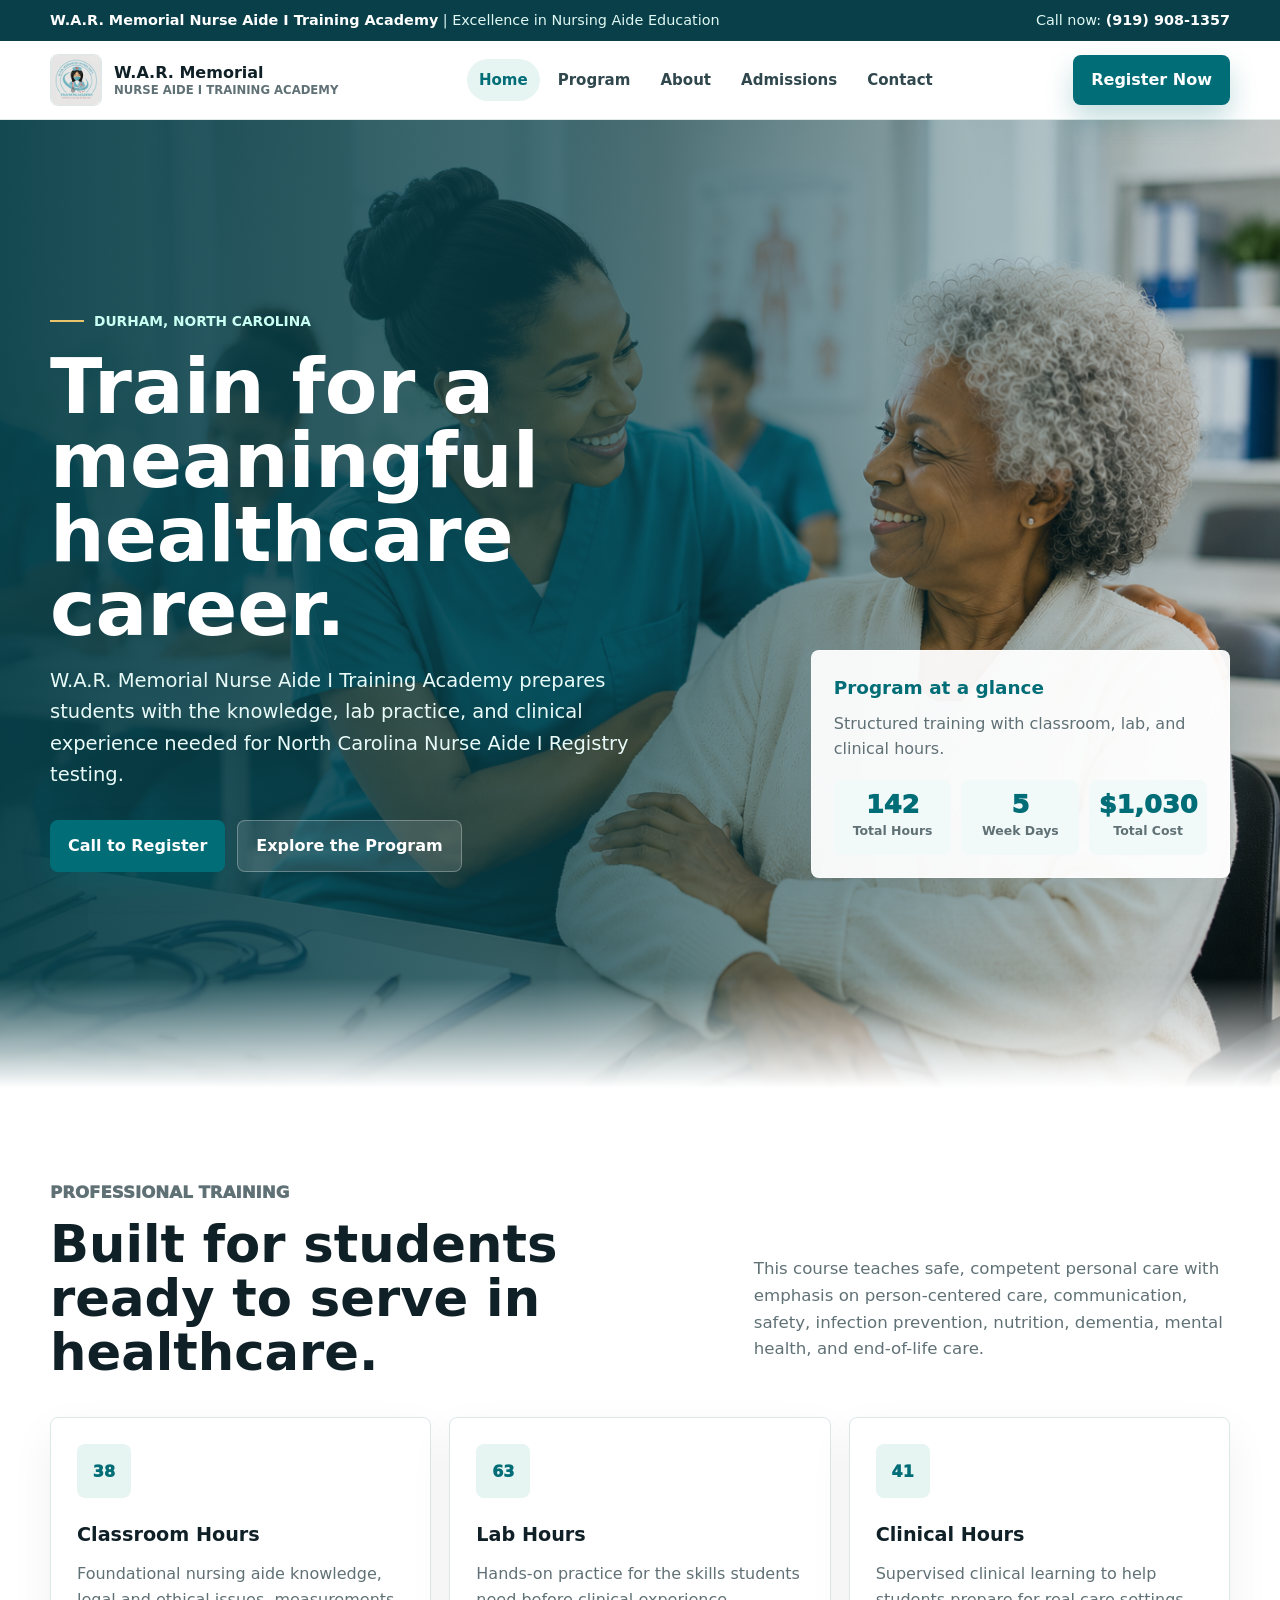
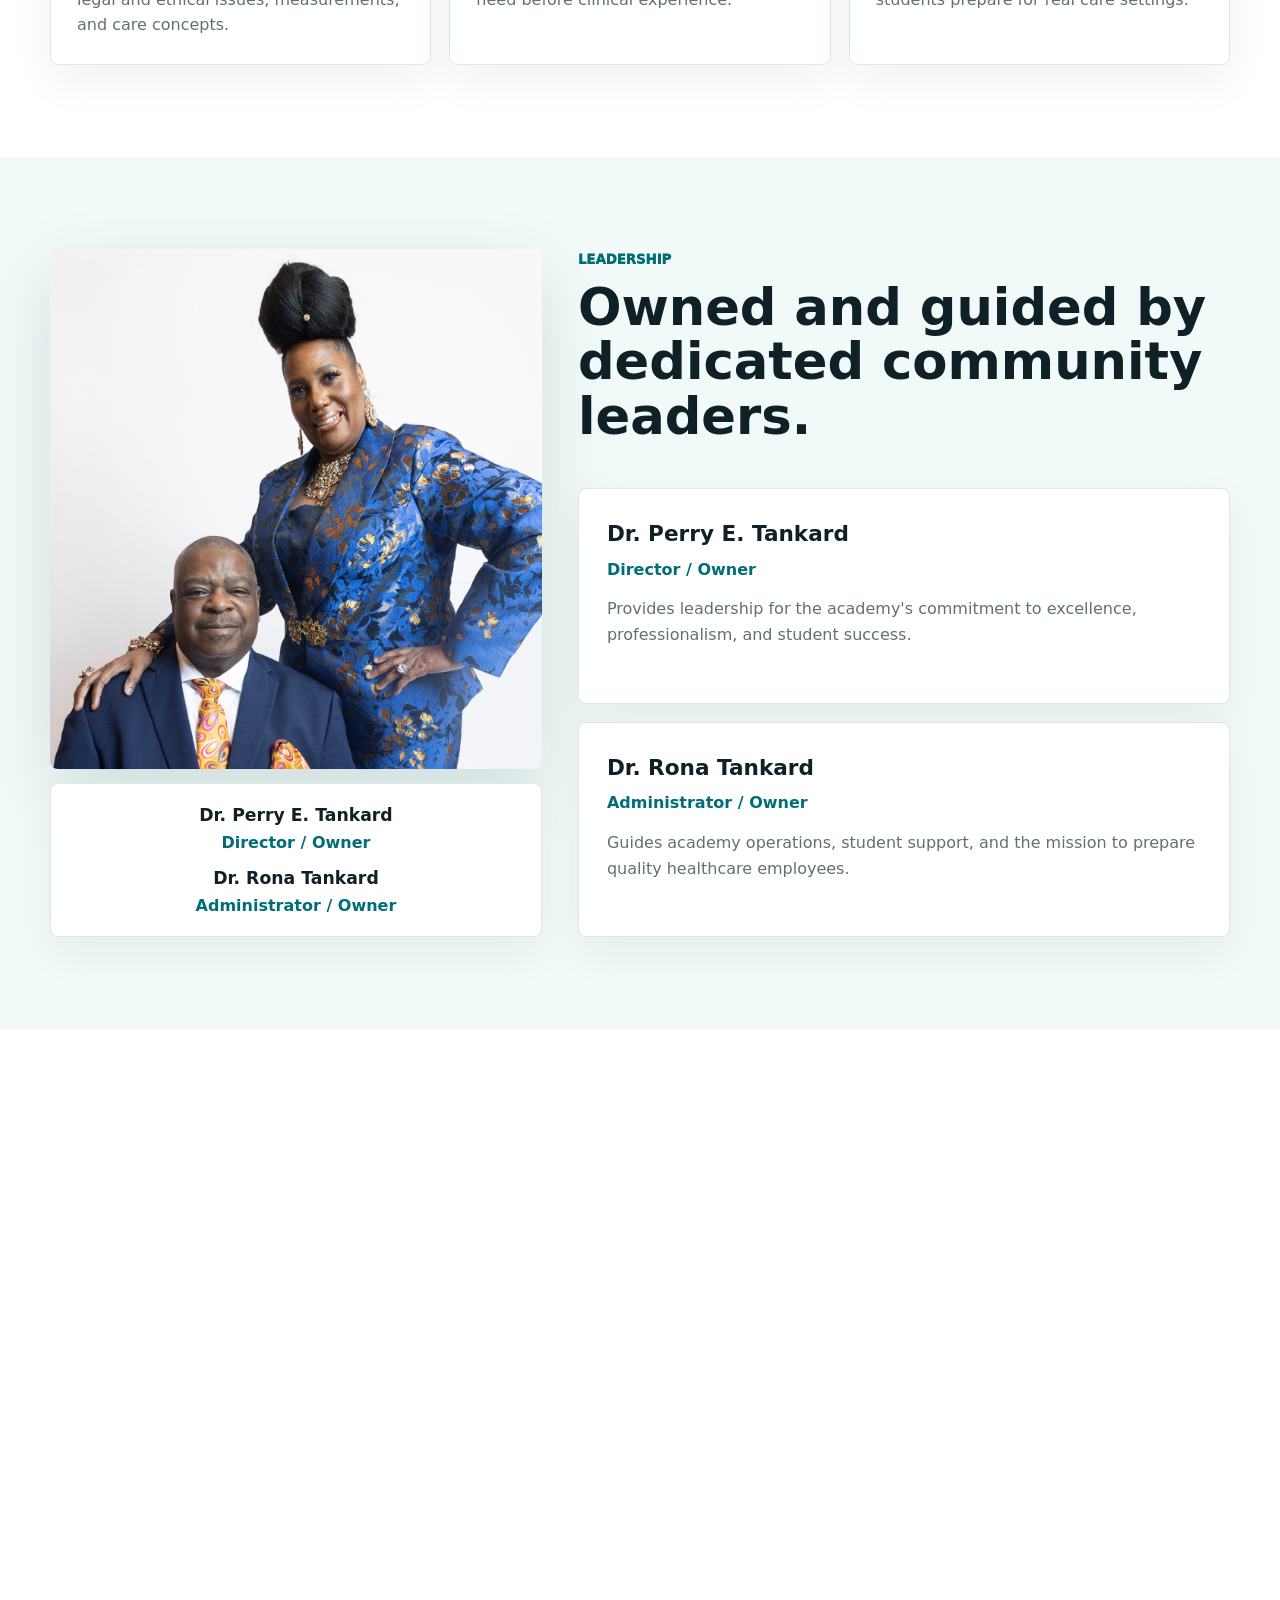
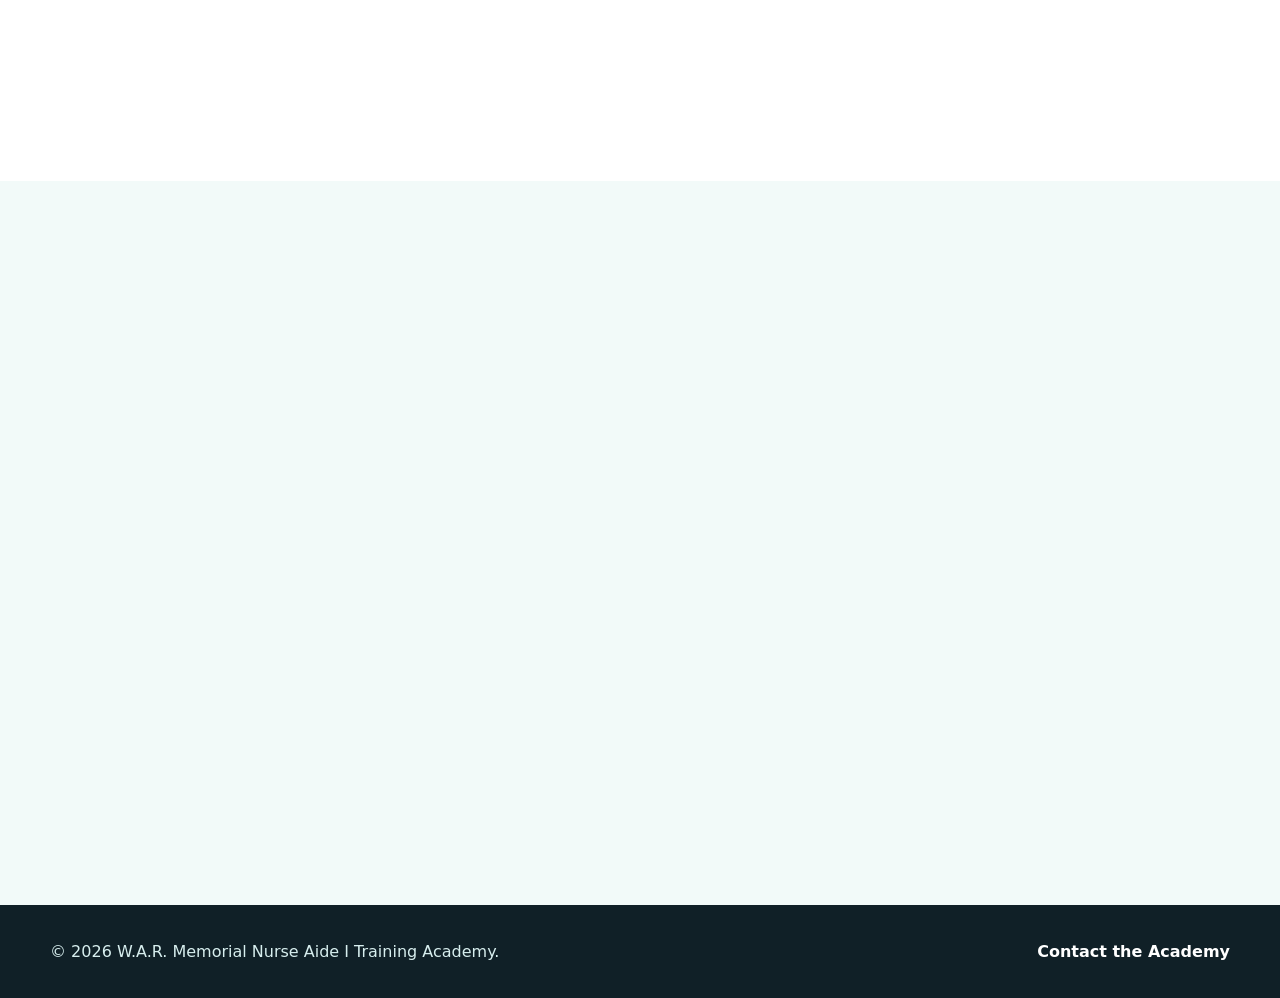
==== war.html @ eae4f27f "Add files via upload" ====
<!DOCTYPE html>
<html lang="en">
<head>
  <meta charset="UTF-8" />
  <meta name="viewport" content="width=device-width, initial-scale=1.0" />
  <title>W.A.R. Memorial Nurse Aide I Training Academy</title>
  <meta name="description" content="Nurse Aide I training academy in Durham, NC." />
  <link rel="stylesheet" href="style.css" />
</head>
<body>
  <div class="topbar">
    <div class="container">
      <div><strong>W.A.R. Memorial Nurse Aide I Training Academy</strong> | Excellence in Nursing Aide Education</div>
      <div>Call now: <strong>(919) 908-1357</strong></div>
    </div>
  </div>

  <header class="site-header">
    <div class="container nav">
      <a class="brand" href="war.html">
        <img src="assets/academy-logo.png" alt="W.A.R. Memorial logo" />
        <span>W.A.R. Memorial<small>Nurse Aide I Training Academy</small></span>
      </a>
      <nav class="nav-links" id="navLinks" aria-label="Primary navigation">
        <a class="active" href="war.html">Home</a>
        <a href="program.html">Program</a>
        <a href="about.html">About</a>
        <a href="admissions.html">Admissions</a>
        <a href="contact.html">Contact</a>
      </nav>
      <a class="btn btn-primary" href="contact.html">Register Now</a>
      <button class="menu-toggle" id="menuToggle" aria-label="Open navigation" aria-expanded="false">+</button>
    </div>
  </header>

  <main>
    <section class="hero" style="--hero-image: url('assets/hero-training.png');">
      <div class="container">
        <div class="hero-copy reveal">
          <p class="eyebrow">Durham, North Carolina</p>
          <h1>Train for a meaningful healthcare career.</h1>
          <p class="hero-lead">W.A.R. Memorial Nurse Aide I Training Academy prepares students with the knowledge, lab practice, and clinical experience needed for North Carolina Nurse Aide I Registry testing.</p>
          <div class="hero-actions">
            <a class="btn btn-primary" href="contact.html">Call to Register</a>
            <a class="btn btn-ghost" href="program.html">Explore the Program</a>
          </div>
        </div>
        <aside class="hero-panel reveal">
          <strong>Program at a glance</strong>
          <p>Structured training with classroom, lab, and clinical hours.</p>
          <div class="stat-grid">
            <div class="mini-stat"><b class="counter" data-count="142">0</b><span>Total Hours</span></div>
            <div class="mini-stat"><b class="counter" data-count="5">0</b><span>Week Days</span></div>
            <div class="mini-stat"><b class="counter" data-count="1030" data-prefix="$">0</b><span>Total Cost</span></div>
          </div>
        </aside>
      </div>
    </section>

    <section>
      <div class="container section-head reveal">
        <div>
          <p class="kicker">Professional Training</p>
          <h2>Built for students ready to serve in healthcare.</h2>
        </div>
        <p>This course teaches safe, competent personal care with emphasis on person-centered care, communication, safety, infection prevention, nutrition, dementia, mental health, and end-of-life care.</p>
      </div>
      <div class="container cards">
        <article class="card reveal"><div class="icon">38</div><h3>Classroom Hours</h3><p>Foundational nursing aide knowledge, legal and ethical issues, measurements, and care concepts.</p></article>
        <article class="card reveal"><div class="icon">63</div><h3>Lab Hours</h3><p>Hands-on practice for the skills students need before clinical experience.</p></article>
        <article class="card reveal"><div class="icon">41</div><h3>Clinical Hours</h3><p>Supervised clinical learning to help students prepare for real care settings.</p></article>
      </div>
    </section>

    <section class="soft">
      <div class="container leadership">
        <figure class="photo-figure reveal">
          <div class="owner-photo" aria-label="Dr. Perry E. Tankard and Dr. Rona Tankard"></div>
          <figcaption class="photo-caption">
            <strong>Dr. Perry E. Tankard</strong>
            <span>Director / Owner</span>
            <strong style="margin-top:10px;">Dr. Rona Tankard</strong>
            <span>Administrator / Owner</span>
          </figcaption>
        </figure>
        <div class="leader-list">
          <div class="reveal">
            <p class="kicker">Leadership</p>
            <h2>Owned and guided by dedicated community leaders.</h2>
          </div>
          <article class="leader-card reveal">
            <h3>Dr. Perry E. Tankard</h3>
            <strong>Director / Owner</strong>
            <p>Provides leadership for the academy's commitment to excellence, professionalism, and student success.</p>
          </article>
          <article class="leader-card reveal">
            <h3>Dr. Rona Tankard</h3>
            <strong>Administrator / Owner</strong>
            <p>Guides academy operations, student support, and the mission to prepare quality healthcare employees.</p>
          </article>
        </div>
      </div>
    </section>

    <section>
      <div class="container split">
        <div class="reveal">
          <p class="kicker">Our Mission</p>
          <h2>Helping students prepare for certification and purpose.</h2>
          <p class="lead">Our mission is to help as many in-home aides as possible prepare to take the test and get their state certification. The academy also welcomes anyone with a passion to care for the sick, frail, mentally challenged, and those who need compassionate support.</p>
          <ul class="check-list">
            <li>Prepare students for Nurse Aide I Registry testing</li>
            <li>Build confidence through classroom, lab, and clinical practice</li>
            <li>Inspire students to pursue nursing and further medical careers</li>
          </ul>
        </div>
        <div class="media-frame reveal">
          <img src="assets/care-lab.png" alt="Nurse aide student practicing compassionate care" />
          <div class="badge-card"><strong>Goal</strong><p>Supply the job market with quality employees ready to apply their training in the field.</p></div>
        </div>
      </div>
    </section>

    <section class="soft">
      <div class="container founder">
        <div class="media-frame tall reveal">
          <img src="assets/founder-reeves.jpg" alt="Dr. W. A. Reeves" />
        </div>
        <div class="reveal">
          <p class="kicker">Founder Legacy</p>
          <h2>Honoring Dr. W. A. Reeves.</h2>
          <p class="lead">W.A.R. stands for William Alphonza Reeves Memorial. The late Dr. W. A. Reeves, Mrs. Tankard's father, was the first African-American male L.P.N. in North Carolina.</p>
          <p class="lead">He contributed to the Durham community as a minister, business man, innovator, mentor, friend, and supporter of good causes. The academy carries forward that legacy of service.</p>
          <div class="inline-actions">
            <a class="btn btn-primary" href="about.html">Read Our Story</a>
            <a class="btn btn-ghost" href="admissions.html">View Admissions</a>
          </div>
        </div>
      </div>
    </section>
  </main>

  <footer class="footer">
    <div class="container">
      <div>© <span id="year"></span> W.A.R. Memorial Nurse Aide I Training Academy.</div>
      <a href="contact.html">Contact the Academy</a>
    </div>
  </footer>

  <script src="app.js"></script>
</body>
</html>
---- style.css ----
:root {
  --ink: #102027;
  --muted: #607176;
  --paper: #ffffff;
  --soft: #f2faf9;
  --line: #dbe8e8;
  --teal: #006d77;
  --teal-dark: #083f48;
  --aqua: #0a9396;
  --mint: #94d2bd;
  --gold: #e9c46a;
  --coral: #ee6c4d;
  --shadow: 0 24px 70px rgba(5, 58, 64, 0.14);
  --radius: 8px;
  --max: 1180px;
}

* { box-sizing: border-box; }

html { scroll-behavior: smooth; }

body {
  margin: 0;
  color: var(--ink);
  font-family: Inter, ui-sans-serif, system-ui, -apple-system, BlinkMacSystemFont, "Segoe UI", sans-serif;
  line-height: 1.6;
  background: var(--paper);
}

img { display: block; max-width: 100%; }
a { color: inherit; text-decoration: none; }
button, input, textarea, select { font: inherit; }

.container {
  width: min(var(--max), calc(100% - 40px));
  margin: 0 auto;
}

.topbar {
  background: var(--teal-dark);
  color: #dff8f4;
  font-size: 0.9rem;
}

.topbar .container {
  display: flex;
  justify-content: space-between;
  gap: 16px;
  padding: 9px 0;
}

.topbar strong { color: #fff; }

.site-header {
  position: sticky;
  top: 0;
  z-index: 50;
  background: rgba(255,255,255,0.92);
  border-bottom: 1px solid rgba(219,232,232,0.9);
  backdrop-filter: blur(18px);
}

.nav {
  display: flex;
  align-items: center;
  justify-content: space-between;
  gap: 22px;
  min-height: 78px;
}

.brand {
  display: inline-flex;
  align-items: center;
  gap: 12px;
  font-weight: 900;
  line-height: 1.08;
}

.brand img {
  width: 52px;
  height: 52px;
  object-fit: cover;
  border: 1px solid var(--line);
  border-radius: var(--radius);
  background: #fff;
}

.brand small {
  display: block;
  margin-top: 3px;
  color: var(--muted);
  font-size: 0.73rem;
  font-weight: 800;
  text-transform: uppercase;
}

.nav-links {
  display: flex;
  align-items: center;
  gap: 6px;
}

.nav-links a {
  padding: 9px 12px;
  border-radius: 999px;
  color: #30484d;
  font-size: 0.94rem;
  font-weight: 800;
  transition: color 180ms ease, background 180ms ease;
}

.nav-links a:hover,
.nav-links a.active {
  color: var(--teal);
  background: #e6f5f2;
}

.btn {
  display: inline-flex;
  align-items: center;
  justify-content: center;
  min-height: 46px;
  padding: 12px 18px;
  border: 0;
  border-radius: var(--radius);
  cursor: pointer;
  font-weight: 900;
  transition: transform 180ms ease, box-shadow 180ms ease, background 180ms ease;
}

.btn:hover { transform: translateY(-2px); }

.btn-primary {
  color: #fff;
  background: var(--teal);
  box-shadow: 0 14px 28px rgba(0,109,119,0.24);
}

.btn-primary:hover { background: #055963; }

.btn-ghost {
  color: var(--teal);
  background: #fff;
  border: 1px solid var(--line);
}

.menu-toggle {
  display: none;
  width: 44px;
  height: 44px;
  border: 1px solid var(--line);
  border-radius: var(--radius);
  background: #fff;
  color: var(--teal);
  cursor: pointer;
  font-size: 1.35rem;
}

.hero {
  position: relative;
  overflow: hidden;
  color: #fff;
  background:
    linear-gradient(90deg, rgba(8,63,72,0.95) 0%, rgba(8,63,72,0.76) 42%, rgba(8,63,72,0.1) 100%),
    var(--hero-image) center right / cover;
}

.hero::after {
  content: "";
  position: absolute;
  inset: auto 0 0;
  height: 110px;
  background: linear-gradient(0deg, #fff, rgba(255,255,255,0));
}

.hero .container {
  position: relative;
  z-index: 1;
  min-height: calc(100vh - 116px);
  display: grid;
  grid-template-columns: minmax(0, 0.72fr) minmax(290px, 0.42fr);
  gap: 42px;
  align-items: center;
  padding: 86px 0 118px;
}

.hero-copy { max-width: 720px; }

.eyebrow {
  display: inline-flex;
  align-items: center;
  gap: 10px;
  margin: 0 0 18px;
  color: #c9fff3;
  font-size: 0.86rem;
  font-weight: 900;
  text-transform: uppercase;
}

.eyebrow::before {
  content: "";
  width: 34px;
  height: 2px;
  background: var(--gold);
}

h1, h2, h3, p { margin-top: 0; }

h1 {
  margin-bottom: 20px;
  font-size: clamp(2.55rem, 6vw, 5.7rem);
  line-height: 0.96;
}

h2 {
  margin-bottom: 0;
  font-size: clamp(2rem, 4vw, 3.2rem);
  line-height: 1.06;
}

.hero-lead {
  max-width: 640px;
  color: #e8fbf8;
  font-size: clamp(1rem, 1.7vw, 1.22rem);
  margin-bottom: 30px;
}

.hero-actions,
.inline-actions {
  display: flex;
  flex-wrap: wrap;
  gap: 12px;
}

.hero .btn-ghost {
  color: #fff;
  background: rgba(255,255,255,0.12);
  border-color: rgba(255,255,255,0.28);
}

.hero-panel {
  align-self: end;
  padding: 22px;
  color: var(--ink);
  background: rgba(255,255,255,0.94);
  border: 1px solid rgba(255,255,255,0.5);
  border-radius: var(--radius);
  box-shadow: var(--shadow);
  animation: floatPanel 5s ease-in-out infinite;
}

.hero-panel strong {
  display: block;
  color: var(--teal);
  font-size: 1.15rem;
}

.hero-panel p {
  margin: 8px 0 18px;
  color: var(--muted);
}

.stat-grid {
  display: grid;
  grid-template-columns: repeat(3, 1fr);
  gap: 10px;
}

.mini-stat {
  padding: 12px 8px;
  text-align: center;
  background: var(--soft);
  border-radius: var(--radius);
}

.mini-stat b,
.counter {
  display: block;
  color: var(--teal);
  font-size: 1.6rem;
  line-height: 1;
  font-weight: 950;
}

.mini-stat span,
.mini-stat small {
  color: var(--muted);
  font-size: 0.78rem;
  font-weight: 800;
}

.page-hero {
  padding: 86px 0 70px;
  color: #fff;
  background:
    linear-gradient(90deg, rgba(8,63,72,0.94), rgba(8,63,72,0.76)),
    var(--page-image, url("assets/classroom-care.png")) center / cover;
}

.page-hero .container {
  max-width: 980px;
}

.page-hero p {
  max-width: 700px;
  margin: 18px 0 0;
  color: #e8fbf8;
  font-size: 1.12rem;
}

section { padding: 92px 0; }
.soft { background: var(--soft); }

.section-head {
  display: grid;
  grid-template-columns: minmax(0, 0.9fr) minmax(260px, 0.64fr);
  align-items: end;
  gap: 34px;
  margin-bottom: 38px;
}

.kicker {
  margin-bottom: 10px;
  color: var(--teal);
  font-size: 0.83rem;
  font-weight: 950;
  text-transform: uppercase;
}

.section-head p,
.lead {
  color: var(--muted);
  font-size: 1.04rem;
}

.cards {
  display: grid;
  grid-template-columns: repeat(3, 1fr);
  gap: 18px;
}

.card {
  position: relative;
  overflow: hidden;
  padding: 26px;
  background: #fff;
  border: 1px solid var(--line);
  border-radius: var(--radius);
  box-shadow: 0 16px 44px rgba(16,32,39,0.06);
  transition: transform 180ms ease, box-shadow 180ms ease, border-color 180ms ease;
}

.card:hover {
  transform: translateY(-6px);
  border-color: rgba(10,147,150,0.36);
  box-shadow: var(--shadow);
}

.icon {
  display: grid;
  width: 54px;
  height: 54px;
  place-items: center;
  margin-bottom: 22px;
  color: var(--teal);
  background: #e7f5f2;
  border-radius: var(--radius);
  font-weight: 950;
}

.card h3 { margin-bottom: 10px; font-size: 1.2rem; }
.card p { color: var(--muted); margin-bottom: 0; }

.split {
  display: grid;
  grid-template-columns: 0.92fr 1.08fr;
  align-items: center;
  gap: 54px;
}

.media-frame {
  position: relative;
}

.media-frame img {
  width: 100%;
  aspect-ratio: 4 / 3;
  object-fit: cover;
  border-radius: var(--radius);
  box-shadow: var(--shadow);
}

.media-frame.tall img { aspect-ratio: 4 / 5; object-position: center top; }

.badge-card {
  position: absolute;
  right: 18px;
  bottom: 18px;
  max-width: 270px;
  padding: 16px;
  background: rgba(255,255,255,0.94);
  border: 1px solid rgba(255,255,255,0.65);
  border-radius: var(--radius);
  box-shadow: var(--shadow);
}

.badge-card strong { color: var(--teal); }
.badge-card p { margin: 5px 0 0; color: var(--muted); font-size: 0.92rem; }

.check-list {
  display: grid;
  gap: 14px;
  margin: 28px 0 0;
  padding: 0;
  list-style: none;
}

.check-list li {
  display: grid;
  grid-template-columns: 28px 1fr;
  gap: 12px;
  color: #29464b;
  font-weight: 800;
}

.check-list li::before {
  content: "";
  width: 28px;
  height: 28px;
  border-radius: 999px;
  background: var(--teal);
  box-shadow: inset 0 0 0 8px #dff4ef;
}

.leadership {
  display: grid;
  grid-template-columns: 0.86fr 1.14fr;
  gap: 36px;
  align-items: stretch;
}

.owner-photo {
  min-height: 520px;
  background: url("assets/owners.jpg") center top / cover;
  border-radius: var(--radius);
  box-shadow: var(--shadow);
}

.photo-figure {
  margin: 0;
}

.photo-caption {
  margin-top: 14px;
  padding: 18px 20px;
  text-align: center;
  background: #fff;
  border: 1px solid var(--line);
  border-radius: var(--radius);
  box-shadow: 0 16px 44px rgba(16,32,39,0.06);
}

.photo-caption strong {
  display: block;
  color: var(--ink);
  font-size: 1.08rem;
}

.photo-caption span {
  display: block;
  color: var(--teal);
  font-weight: 850;
}

.leader-list {
  display: grid;
  gap: 18px;
}

.leader-card {
  padding: 28px;
  background: #fff;
  border: 1px solid var(--line);
  border-radius: var(--radius);
  box-shadow: 0 16px 44px rgba(16,32,39,0.06);
}

.leader-card h3 { margin-bottom: 5px; font-size: 1.35rem; }
.leader-card strong { color: var(--teal); }
.leader-card p { margin: 14px 0 0; color: var(--muted); }

.founder {
  display: grid;
  grid-template-columns: 0.76fr 1.24fr;
  gap: 44px;
  align-items: center;
}

.founder img {
  width: 100%;
  aspect-ratio: 4 / 5;
  object-fit: cover;
  object-position: center;
  border-radius: var(--radius);
  filter: grayscale(1);
  box-shadow: var(--shadow);
}

.process {
  display: grid;
  grid-template-columns: repeat(4, 1fr);
  border: 1px solid var(--line);
  border-radius: var(--radius);
  overflow: hidden;
  background: #fff;
  box-shadow: 0 18px 52px rgba(16,32,39,0.07);
}

.step {
  min-height: 240px;
  padding: 28px;
  border-right: 1px solid var(--line);
}

.step:last-child { border-right: 0; }
.step b {
  display: inline-grid;
  width: 44px;
  height: 44px;
  place-items: center;
  margin-bottom: 24px;
  color: #fff;
  background: var(--teal);
  border-radius: var(--radius);
}

.step p { color: var(--muted); margin-bottom: 0; }

.tuition-grid {
  display: grid;
  grid-template-columns: 1fr 1fr;
  gap: 18px;
}

.price-line {
  display: flex;
  justify-content: space-between;
  gap: 16px;
  padding: 16px 0;
  border-bottom: 1px solid var(--line);
  font-weight: 850;
}

.price-line:last-child { border-bottom: 0; }
.price-line span:last-child { color: var(--teal); }

.contact-grid {
  display: grid;
  grid-template-columns: 0.86fr 1.14fr;
  gap: 34px;
}

.contact-panel {
  padding: 34px;
  color: #fff;
  background:
    linear-gradient(180deg, rgba(0,109,119,0.94), rgba(5,69,78,0.96)),
    url("assets/academy-logo.png") center / cover;
  border-radius: var(--radius);
  box-shadow: var(--shadow);
}

.contact-panel p { color: #dbfffa; }

.contact-line {
  margin-top: 14px;
  padding: 15px;
  border: 1px solid rgba(255,255,255,0.2);
  border-radius: var(--radius);
  background: rgba(255,255,255,0.1);
}

.contact-line strong {
  display: block;
  color: #bdf3e9;
  font-size: 0.83rem;
  text-transform: uppercase;
}

.form {
  display: grid;
  gap: 14px;
  padding: 34px;
  border: 1px solid var(--line);
  border-radius: var(--radius);
  background: #fff;
  box-shadow: 0 16px 44px rgba(16,32,39,0.06);
}

.field-grid {
  display: grid;
  grid-template-columns: 1fr 1fr;
  gap: 14px;
}

label {
  display: grid;
  gap: 7px;
  color: #2c454a;
  font-size: 0.92rem;
  font-weight: 850;
}

input, textarea, select {
  width: 100%;
  padding: 13px 14px;
  color: var(--ink);
  background: #fbffff;
  border: 1px solid var(--line);
  border-radius: var(--radius);
  outline: none;
  transition: border 180ms ease, box-shadow 180ms ease;
}

textarea { min-height: 132px; resize: vertical; }

input:focus, textarea:focus, select:focus {
  border-color: var(--aqua);
  box-shadow: 0 0 0 4px rgba(10,147,150,0.13);
}

.footer {
  padding: 34px 0;
  color: #d7eeee;
  background: var(--ink);
}

.footer .container {
  display: flex;
  justify-content: space-between;
  gap: 20px;
  align-items: center;
}

.footer a { color: #fff; font-weight: 850; }

.reveal {
  opacity: 0;
  transform: translateY(24px);
  transition: opacity 720ms ease, transform 720ms ease;
}

.reveal.visible {
  opacity: 1;
  transform: translateY(0);
}

@keyframes floatPanel {
  0%, 100% { transform: translateY(0); }
  50% { transform: translateY(-12px); }
}

@media (prefers-reduced-motion: reduce) {
  *, *::before, *::after {
    animation-duration: 0.01ms !important;
    animation-iteration-count: 1 !important;
    scroll-behavior: auto !important;
    transition-duration: 0.01ms !important;
  }
}

@media (max-width: 980px) {
  .topbar .container { flex-direction: column; gap: 4px; }
  .menu-toggle { display: grid; place-items: center; }
  .nav > .btn { display: none; }
  .nav-links {
    position: absolute;
    top: 78px;
    left: 20px;
    right: 20px;
    display: none;
    flex-direction: column;
    align-items: stretch;
    padding: 12px;
    background: #fff;
    border: 1px solid var(--line);
    border-radius: var(--radius);
    box-shadow: var(--shadow);
  }
  .nav-links.open { display: flex; }
  .nav-links a { border-radius: var(--radius); }
  .hero .container,
  .section-head,
  .split,
  .leadership,
  .founder,
  .contact-grid {
    grid-template-columns: 1fr;
  }
  .hero-panel { max-width: 420px; }
  .cards { grid-template-columns: repeat(2, 1fr); }
  .process { grid-template-columns: repeat(2, 1fr); }
  .step:nth-child(2) { border-right: 0; }
  .step:nth-child(-n + 2) { border-bottom: 1px solid var(--line); }
  .tuition-grid { grid-template-columns: 1fr; }
}

@media (max-width: 680px) {
  .container { width: min(100% - 28px, var(--max)); }
  .hero .container { min-height: auto; padding: 74px 0 104px; }
  .hero { background-position: center; }
  .hero-actions, .inline-actions, .footer .container { flex-direction: column; align-items: stretch; }
  section { padding: 70px 0; }
  .cards, .process, .field-grid, .stat-grid { grid-template-columns: 1fr; }
  .step, .step:nth-child(2) { border-right: 0; border-bottom: 1px solid var(--line); }
  .step:last-child { border-bottom: 0; }
  .owner-photo { min-height: 420px; }
  .badge-card { position: static; margin-top: 14px; max-width: none; }
  .form, .contact-panel { padding: 24px; }
}
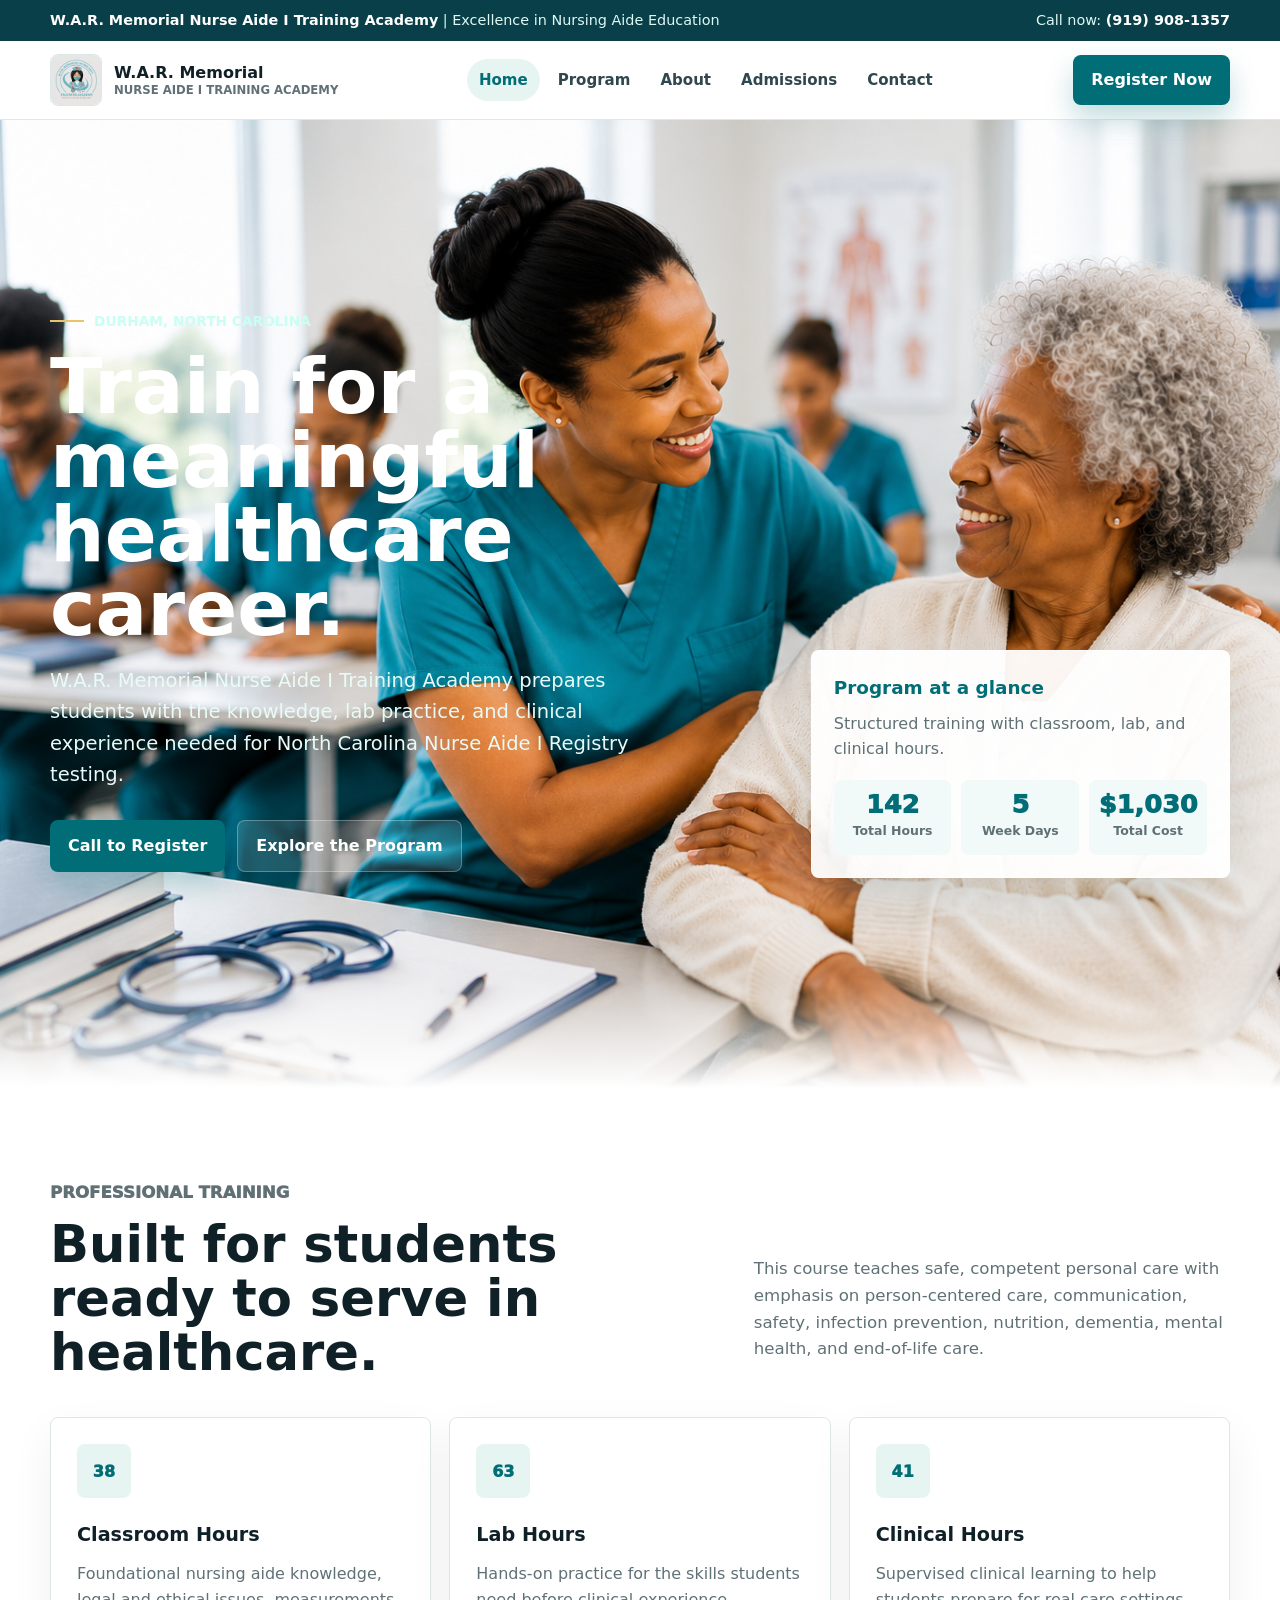
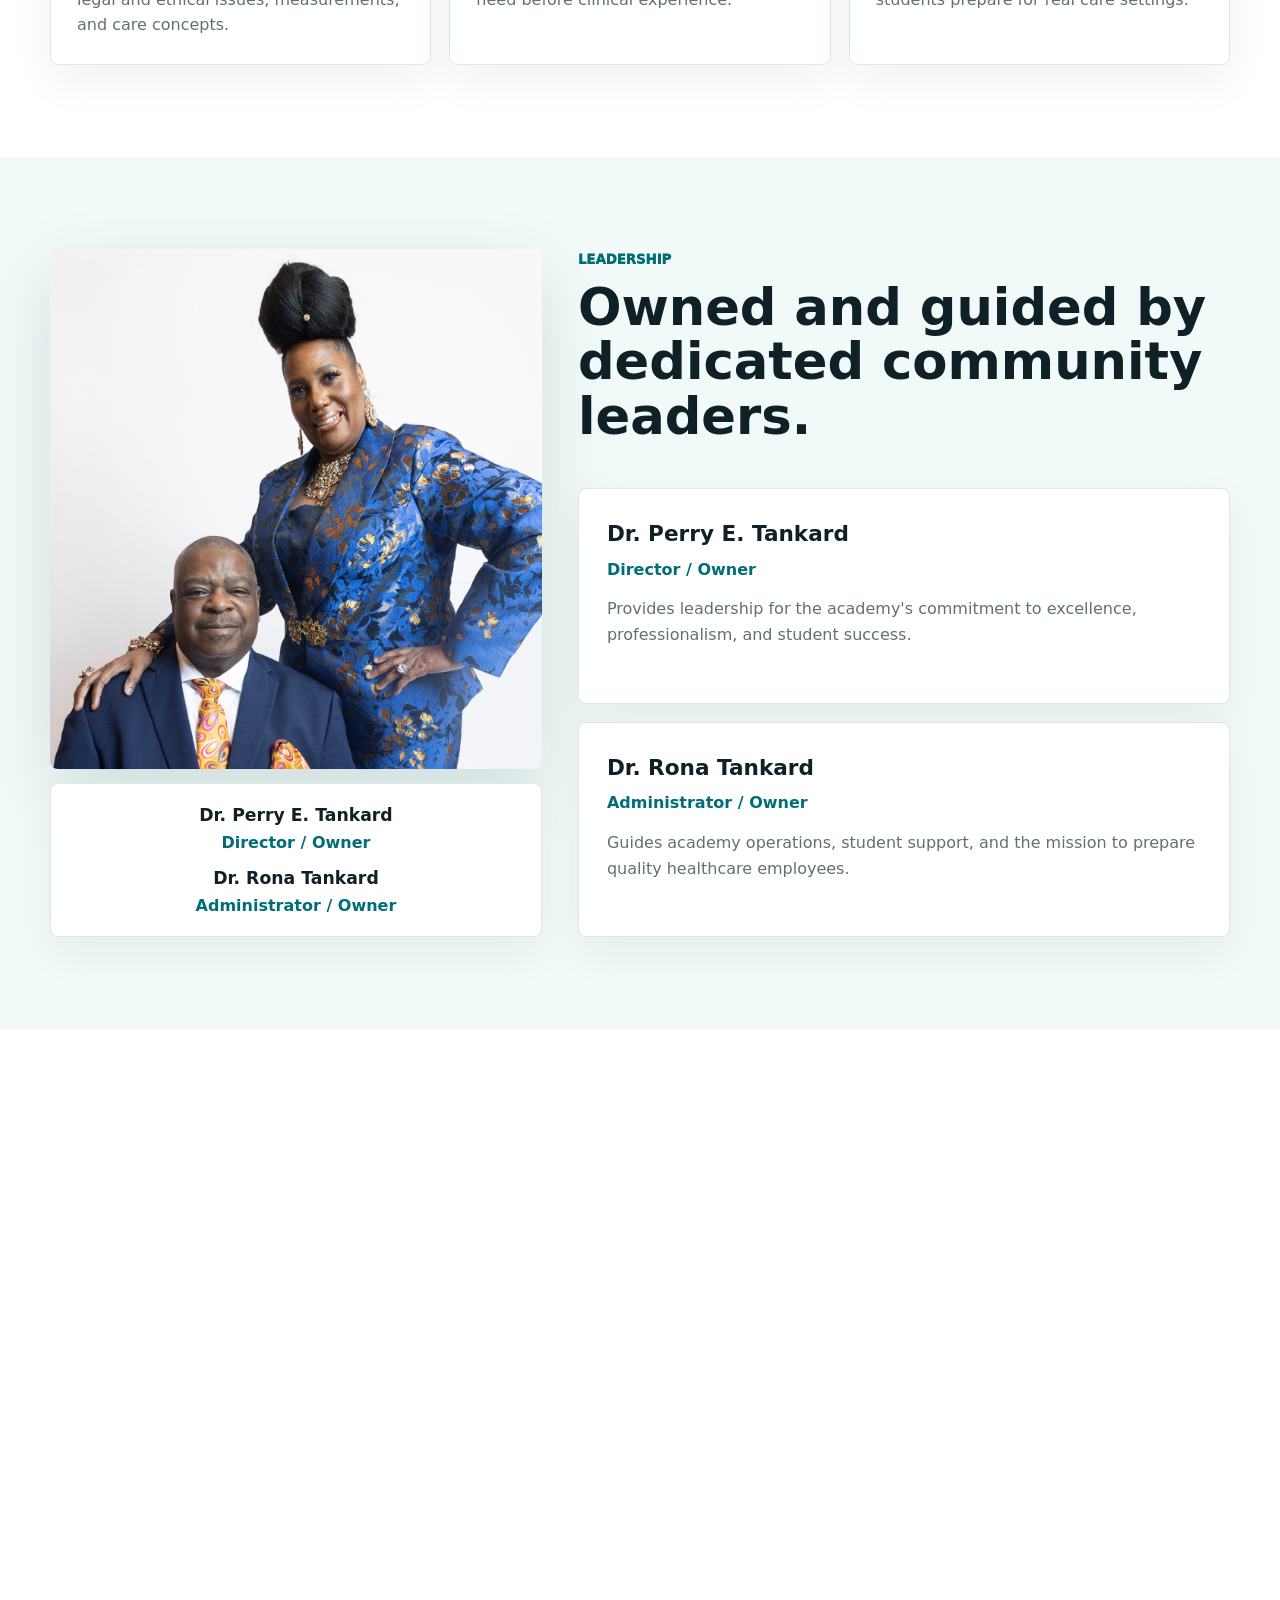
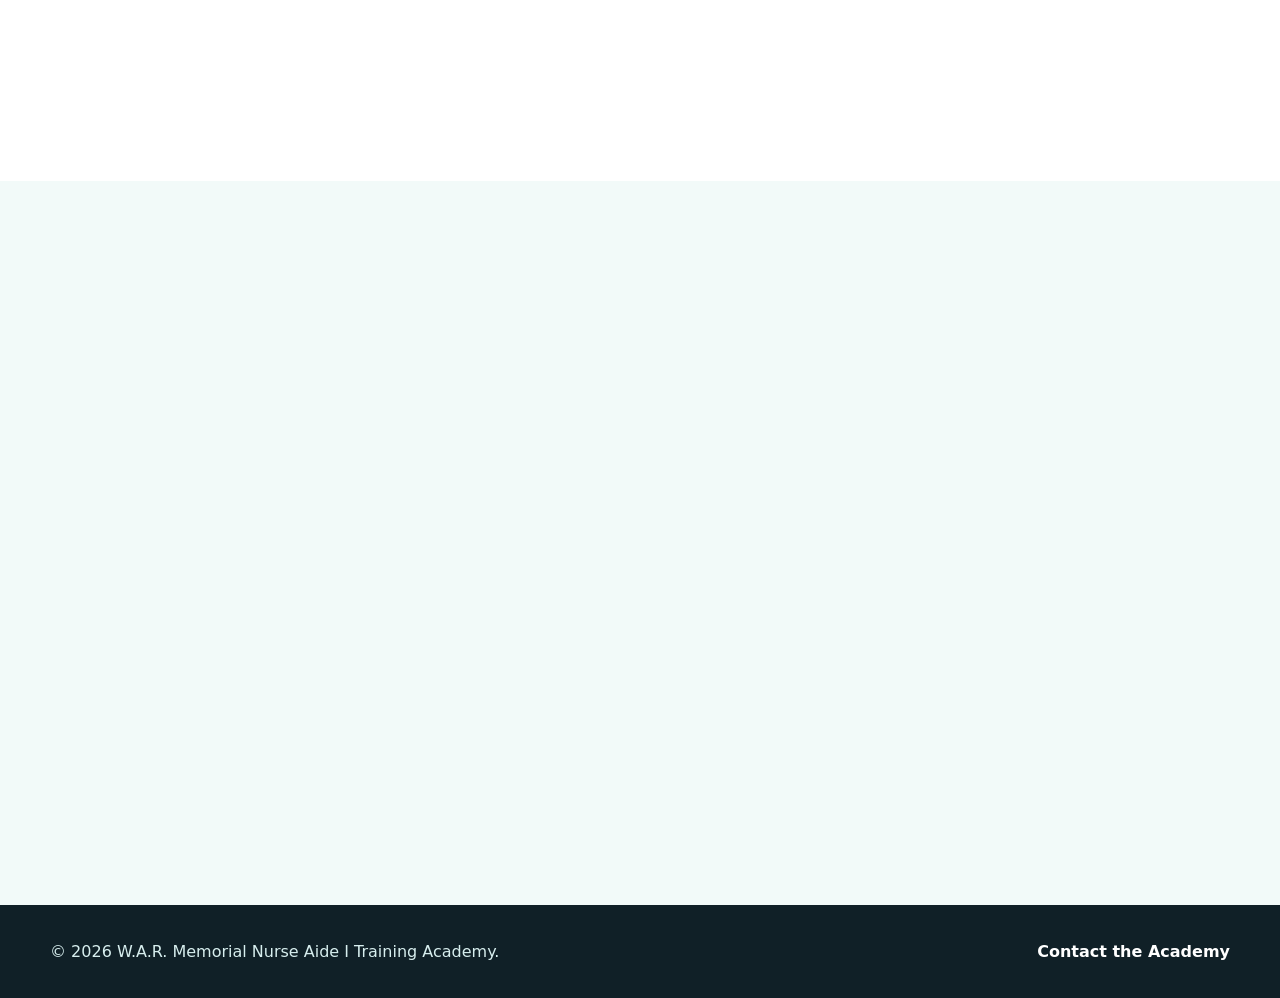
==== commit a9ca1c55: "Update war.html" ====
--- a/war.html
+++ b/war.html
@@ -34,8 +34,8 @@
   </header>
 
   <main>
-    <section class="hero" style="--hero-image: url('assets/hero-training.png');">
-      <div class="container">
+<section class="hero" style="background-image: url('assets/hero-training.png'); background-size: cover; background-position: center;">
+  <div class="container">
         <div class="hero-copy reveal">
           <p class="eyebrow">Durham, North Carolina</p>
           <h1>Train for a meaningful healthcare career.</h1>
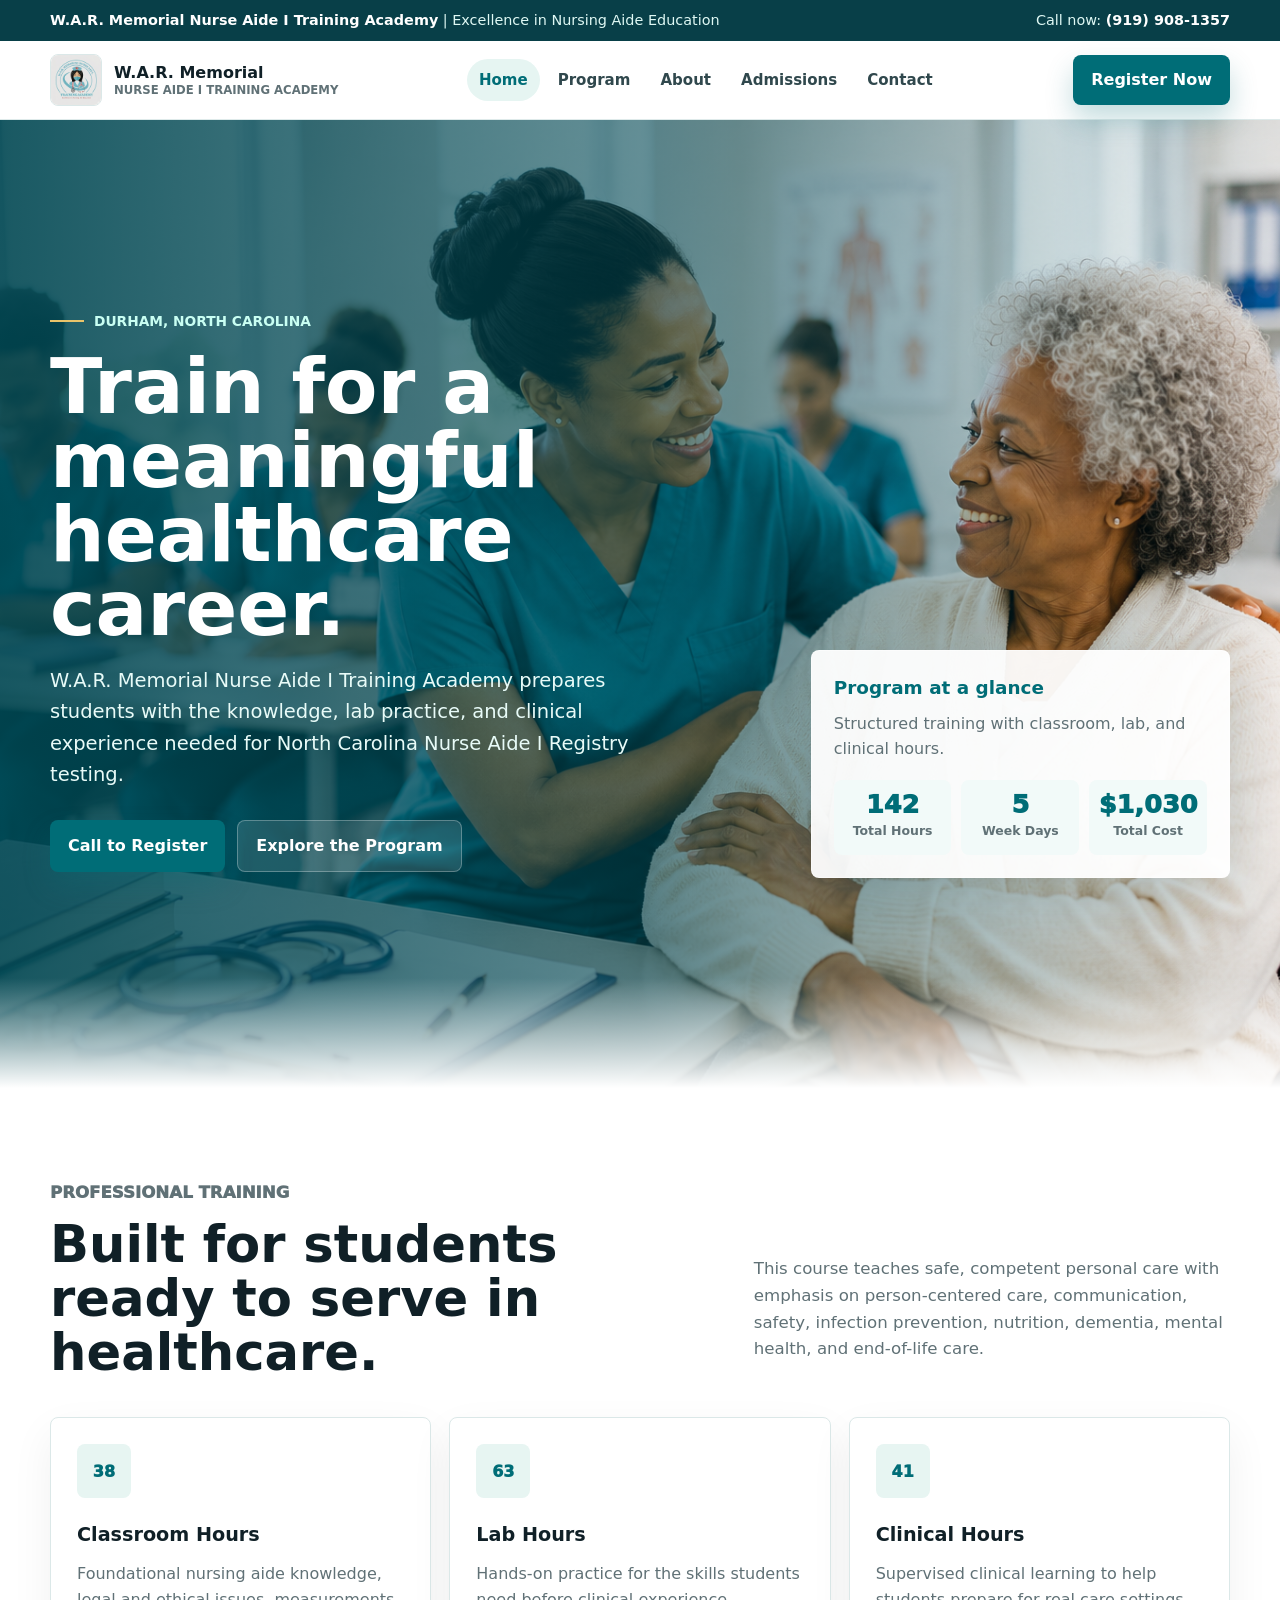
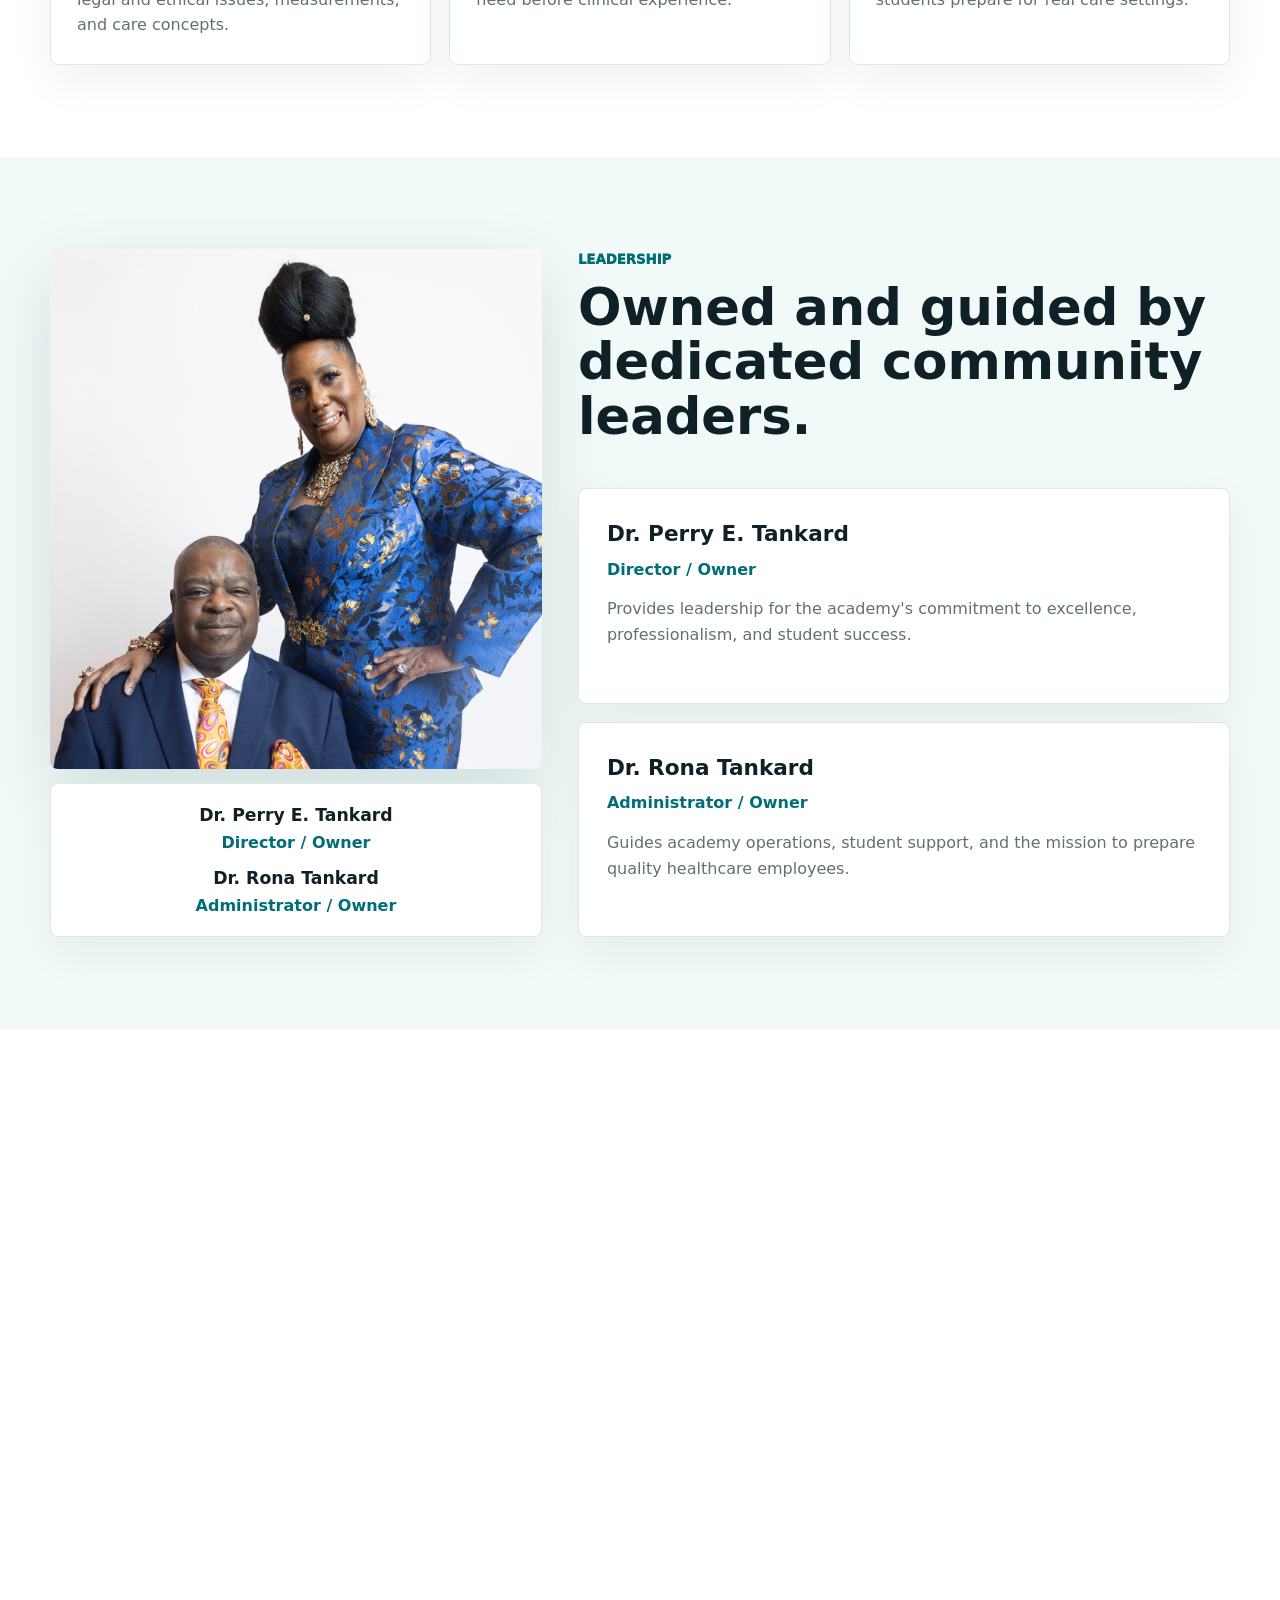
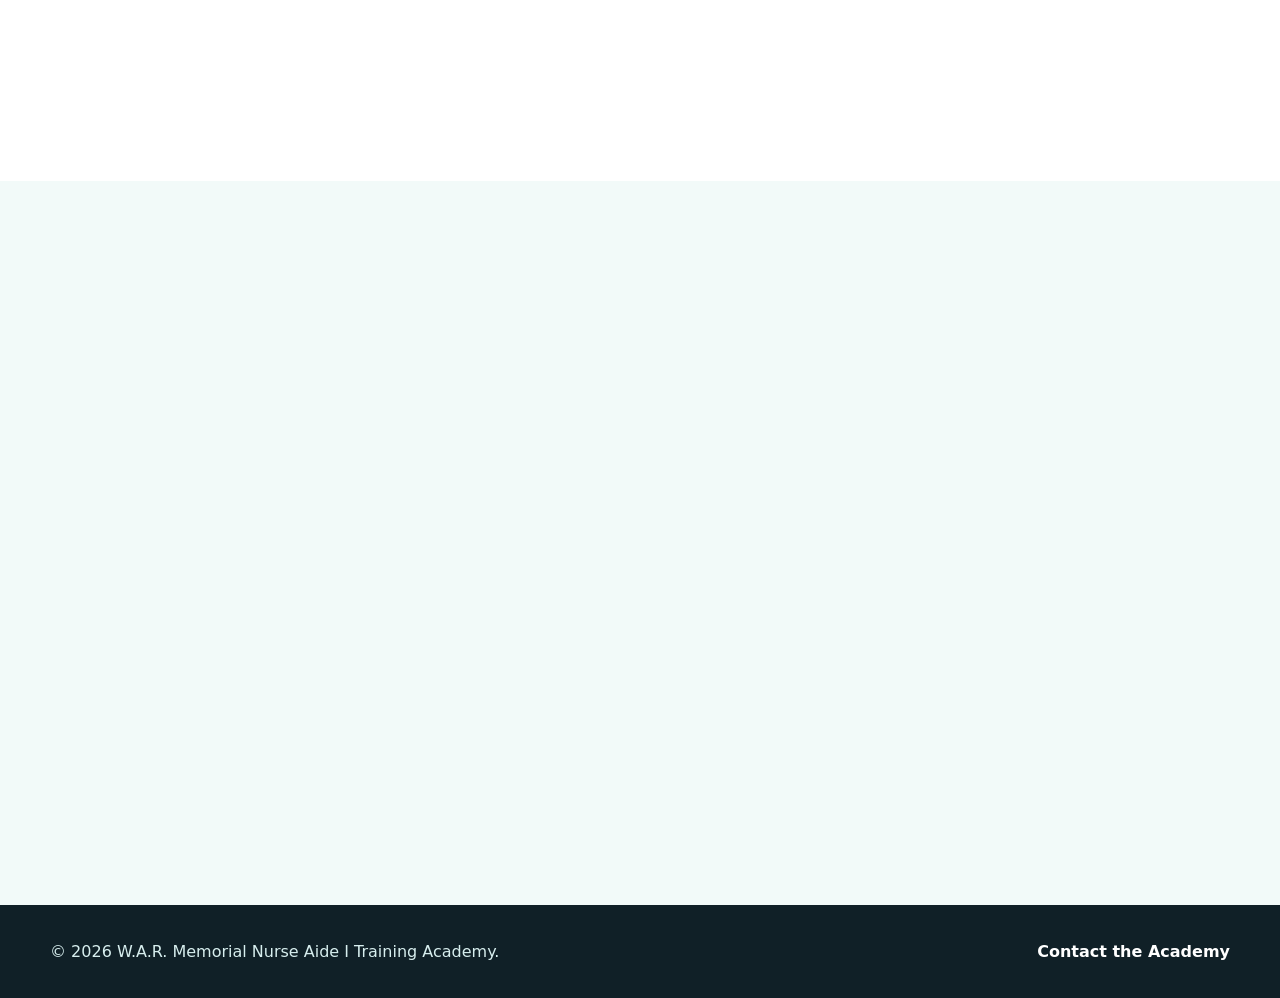
==== commit f37f22a1: "Update war.html" ====
--- a/war.html
+++ b/war.html
@@ -34,8 +34,7 @@
   </header>
 
   <main>
-<section class="hero" style="background-image: url('assets/hero-training.png'); background-size: cover; background-position: center;">
-  <div class="container">
+<section class="hero" style="background-image: linear-gradient(90deg, rgba(0, 71, 82, 0.9) 0%, rgba(0, 71, 82, 0.6) 50%, rgba(0, 0, 0, 0) 100%), url('assets/hero-training.png'); background-size: cover; background-position: center;">  <div class="container">
         <div class="hero-copy reveal">
           <p class="eyebrow">Durham, North Carolina</p>
           <h1>Train for a meaningful healthcare career.</h1>
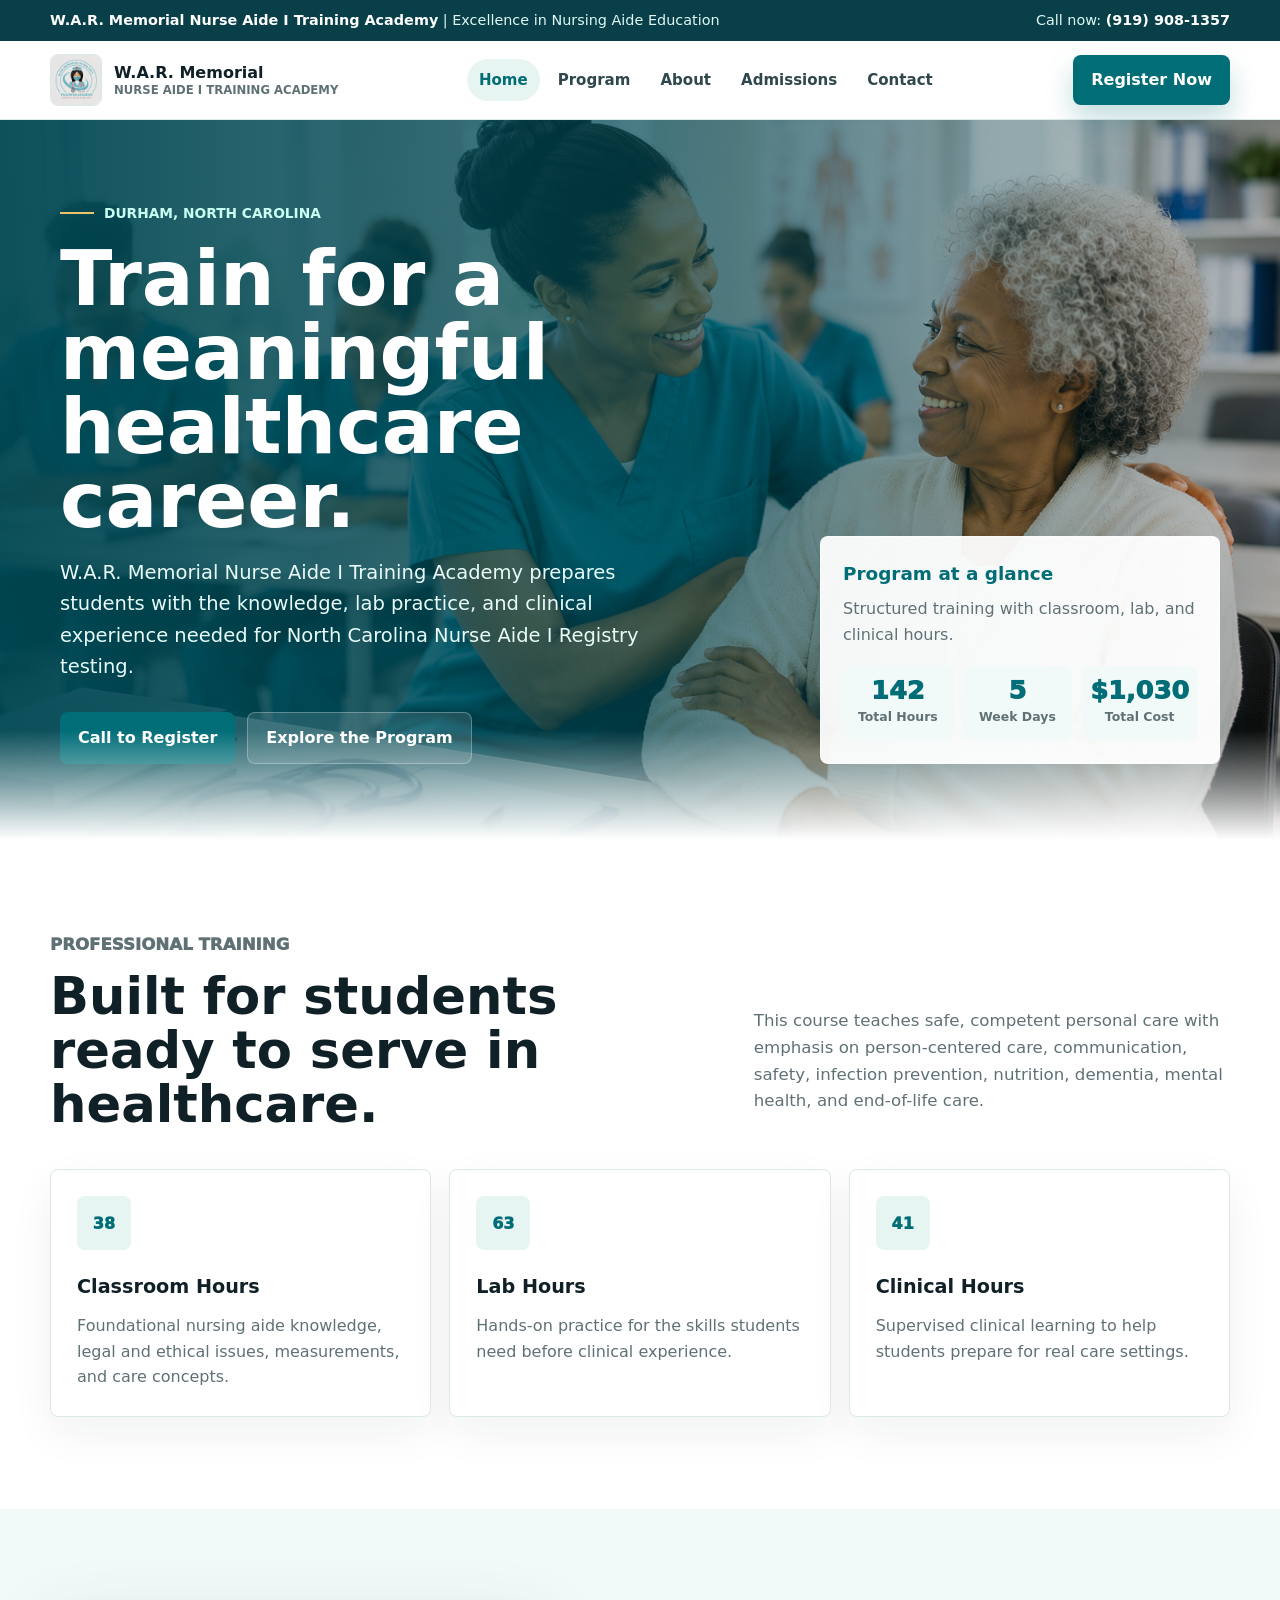
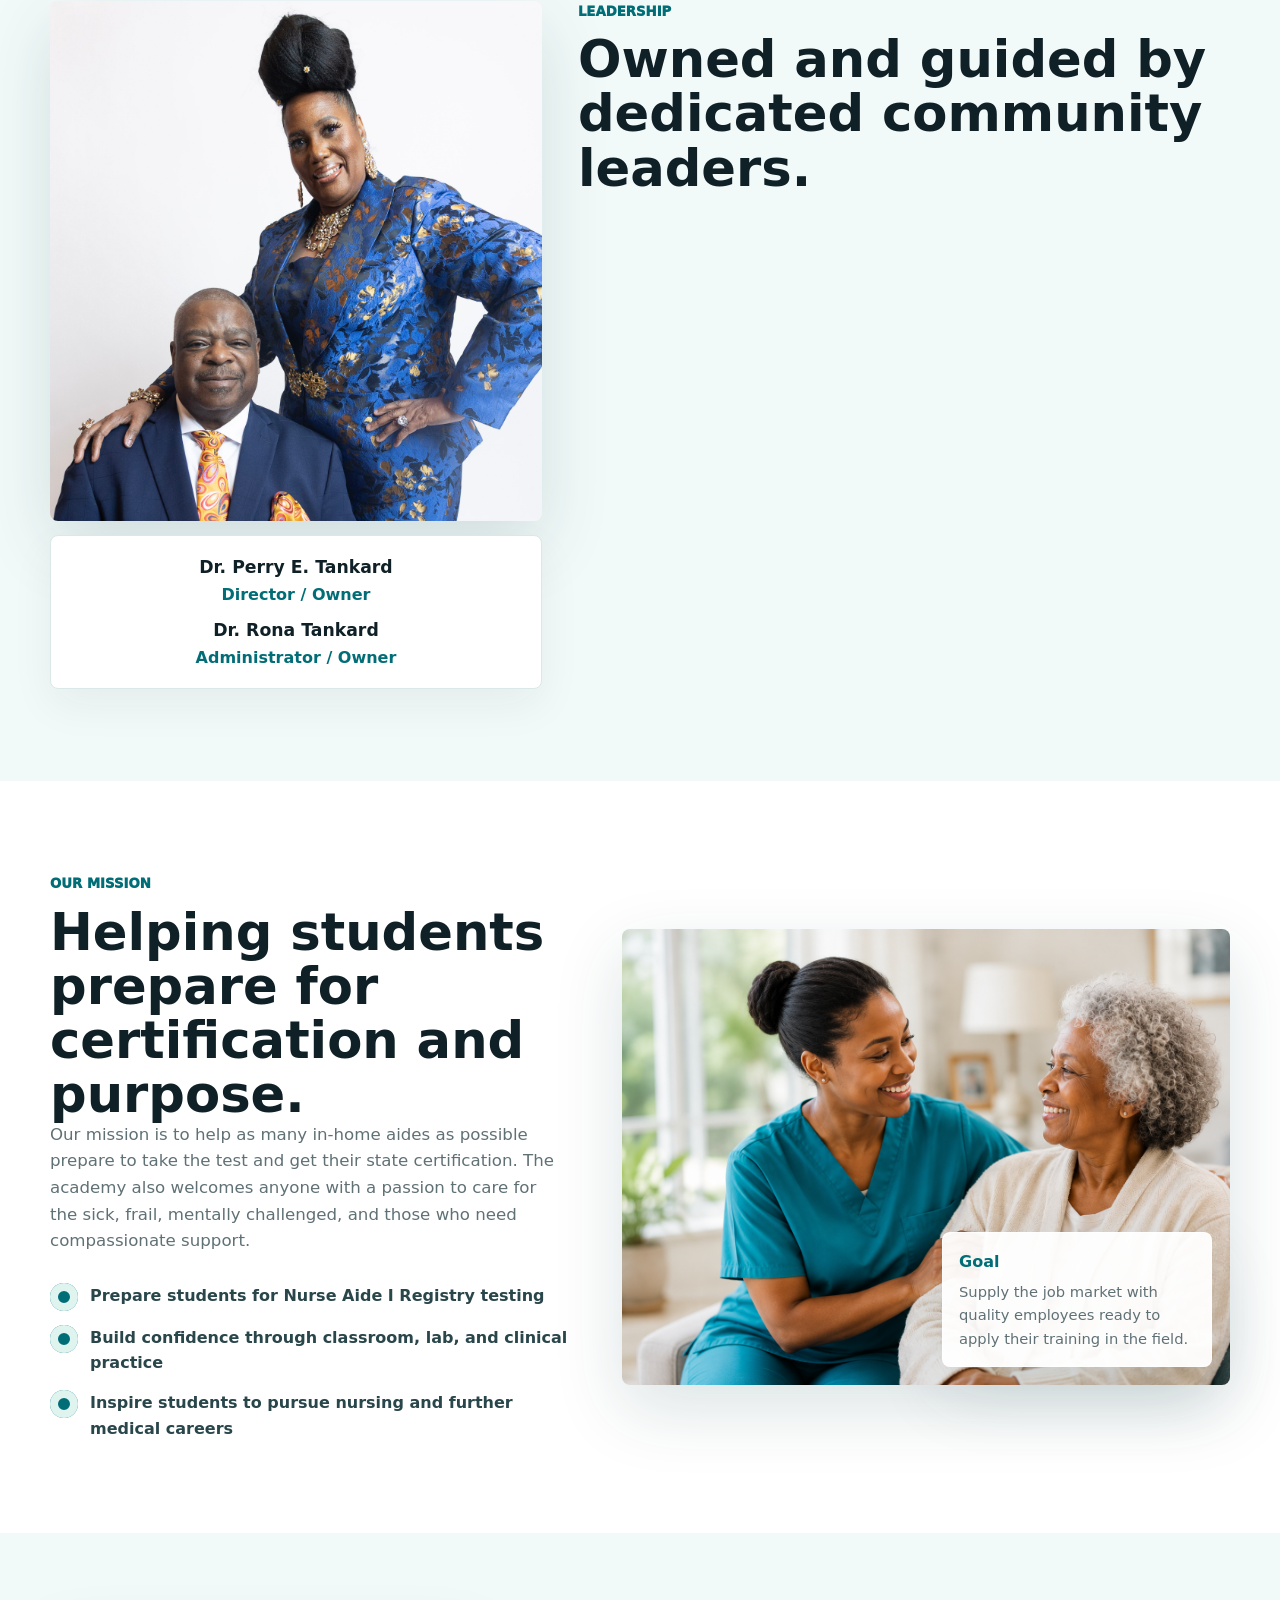
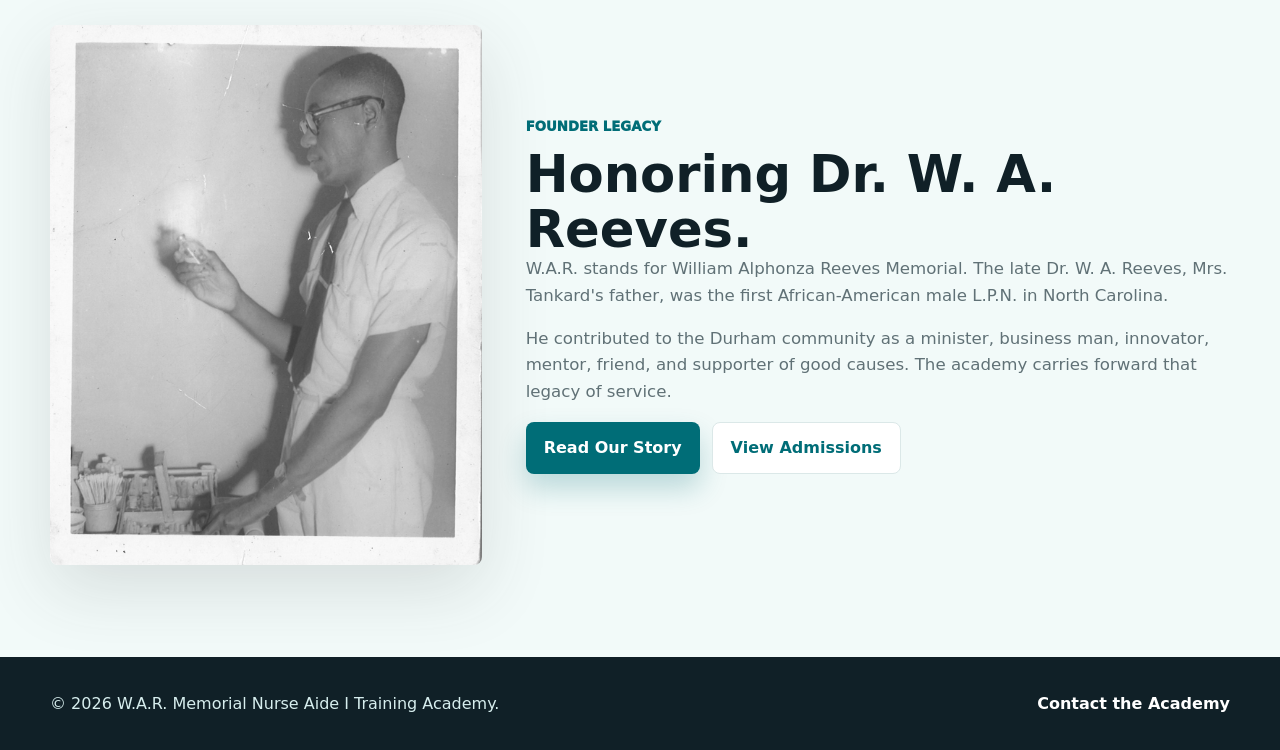
==== commit 8341c867: "Update war.html" ====
--- a/war.html
+++ b/war.html
@@ -6,6 +6,53 @@
   <title>W.A.R. Memorial Nurse Aide I Training Academy</title>
   <meta name="description" content="Nurse Aide I training academy in Durham, NC." />
   <link rel="stylesheet" href="style.css" />
+  
+  <style>
+    /* Hero Section Final Fix with Gradient */
+    .hero {
+        background-image: linear-gradient(90deg, 
+            rgba(0, 71, 82, 0.95) 0%, 
+            rgba(0, 71, 82, 0.7) 50%, 
+            rgba(0, 0, 0, 0.2) 100%), 
+            url('assets/hero-training.png');
+        background-size: cover;
+        background-position: center;
+        background-repeat: no-repeat;
+        min-height: 80vh;
+        display: flex;
+        align-items: center;
+        color: white;
+        padding: 60px 0;
+        position: relative;
+    }
+
+    .hero-container {
+        display: flex;
+        justify-content: space-between;
+        align-items: center;
+        gap: 40px;
+        width: 100%;
+        max-width: 1200px;
+        margin: 0 auto;
+        padding: 0 20px;
+    }
+
+    /* মোবাইলের জন্য রেসপন্সিভ ডিজাইন */
+    @media (max-width: 768px) {
+        .hero {
+            background-image: linear-gradient(180deg, 
+                rgba(0, 71, 82, 0.9) 0%, 
+                rgba(0, 71, 82, 0.8) 100%), 
+                url('assets/hero-training.png');
+            text-align: center;
+            padding: 40px 0;
+        }
+        .hero-container {
+            flex-direction: column;
+            gap: 30px;
+        }
+    }
+  </style>
 </head>
 <body>
   <div class="topbar">
@@ -34,7 +81,9 @@
   </header>
 
   <main>
-<section class="hero" style="background-image: linear-gradient(90deg, rgba(0, 71, 82, 0.9) 0%, rgba(0, 71, 82, 0.6) 50%, rgba(0, 0, 0, 0) 100%), url('assets/hero-training.png'); background-size: cover; background-position: center;">  <div class="container">
+    <!-- Hero Section -->
+    <section class="hero">
+      <div class="hero-container">
         <div class="hero-copy reveal">
           <p class="eyebrow">Durham, North Carolina</p>
           <h1>Train for a meaningful healthcare career.</h1>
@@ -56,6 +105,7 @@
       </div>
     </section>
 
+    <!-- Professional Training Section -->
     <section>
       <div class="container section-head reveal">
         <div>
@@ -71,6 +121,7 @@
       </div>
     </section>
 
+    <!-- Leadership Section -->
     <section class="soft">
       <div class="container leadership">
         <figure class="photo-figure reveal">
@@ -101,6 +152,7 @@
       </div>
     </section>
 
+    <!-- Mission Section -->
     <section>
       <div class="container split">
         <div class="reveal">
@@ -120,6 +172,7 @@
       </div>
     </section>
 
+    <!-- Founder Section -->
     <section class="soft">
       <div class="container founder">
         <div class="media-frame tall reveal">
